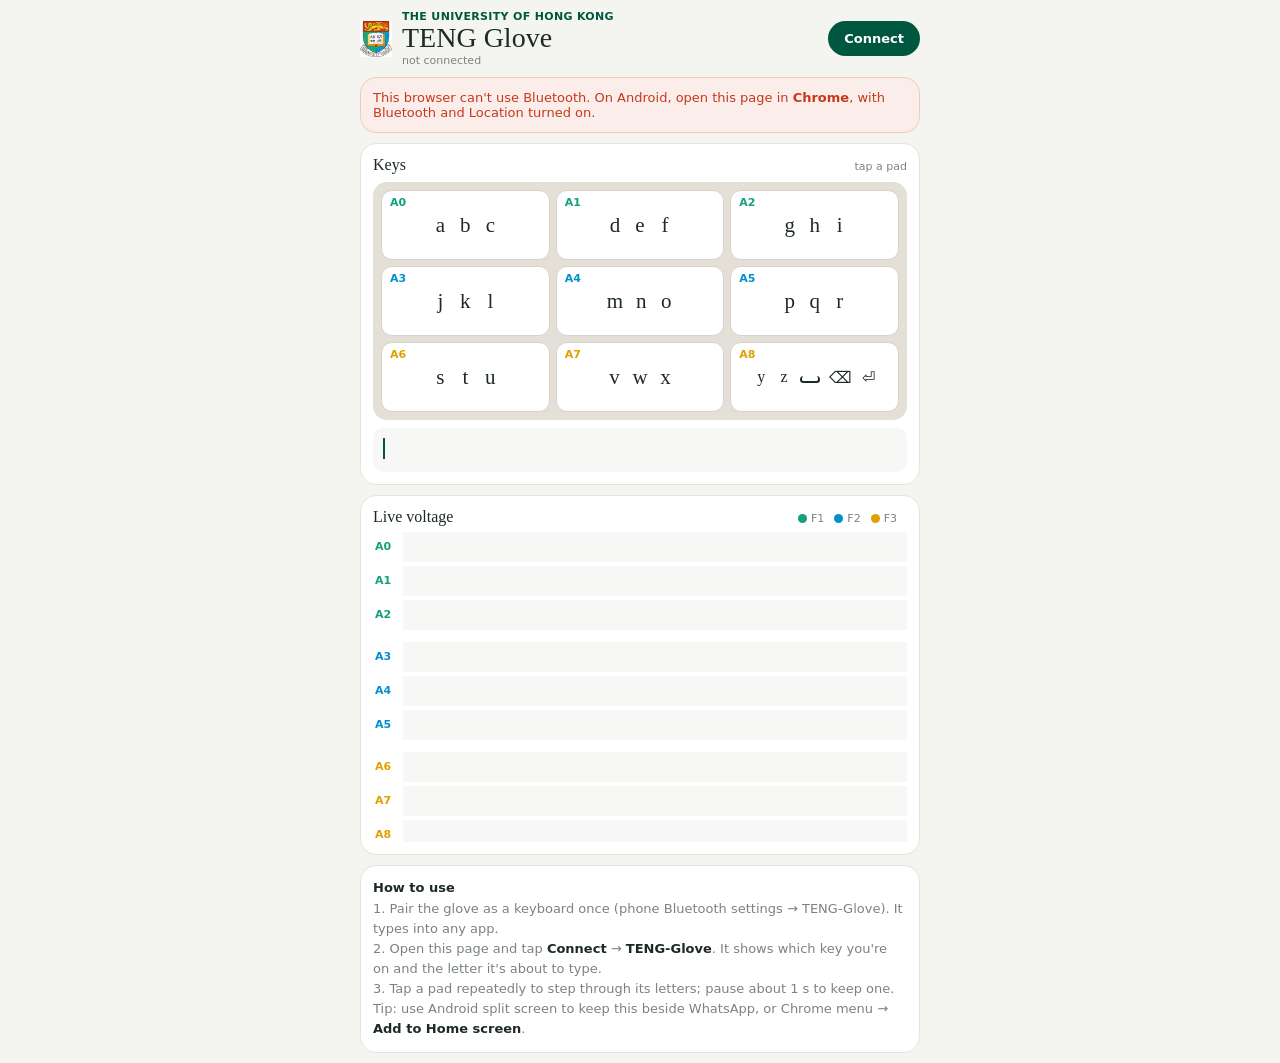
==== public/glove/index.html @ 66a0dd55 "Add TENG glove companion page at /glove" ====
﻿<!doctype html>
<html lang="en">
<head>
<meta charset="utf-8">
<meta name="viewport" content="width=device-width, initial-scale=1, viewport-fit=cover">
<meta name="theme-color" content="#00573F">
<title>TENG Glove</title>
<meta name="robots" content="noindex">
<link rel="manifest" href="manifest.webmanifest">
<link rel="icon" href="icon-192.png">
<style>
  :root {
    --bg: #F4F5F1; --card: #FFFFFF; --border: #E1E5DF; --ink: #1E2A24; --muted: #7A847E;
    --hku: #00573F; --hku-soft: #E4F0EA; --red: #C8371E; --tray: #E4E0D8; --edge: #D8D3CA;
    --orange: #E8952B; --f1: #12A07F; --f2: #0090D0; --f3: #E0A100; --lane: #F7F8F5;
  }
  * { box-sizing: border-box; -webkit-tap-highlight-color: transparent; }
  html, body { margin: 0; background: var(--bg); color: var(--ink);
    font-family: "Segoe UI", Roboto, system-ui, sans-serif; }
  body { padding: max(10px, env(safe-area-inset-top)) 10px max(10px, env(safe-area-inset-bottom)); }
  main { max-width: 560px; margin: 0 auto; display: flex; flex-direction: column; gap: 10px; }
  .card { background: var(--card); border: 1px solid var(--border); border-radius: 16px; padding: 12px; }

  header { display: flex; align-items: center; gap: 10px; }
  header img { width: 32px; height: 36px; }
  header .t { flex: 1; min-width: 0; }
  .sub { font-size: 11px; color: var(--hku); font-weight: 700; letter-spacing: .03em; }
  h1 { margin: 0; font: 400 28px/1.05 Georgia, "Times New Roman", serif; }
  #status { font-size: 11px; color: var(--muted); margin-top: 2px; }
  #connect { border: 0; border-radius: 999px; padding: 10px 16px; font: 700 13px system-ui, sans-serif;
    background: var(--hku); color: #fff; white-space: nowrap; }
  #connect.on { background: var(--hku-soft); color: var(--hku); }

  .row { display: flex; align-items: baseline; justify-content: space-between; gap: 8px; }
  .label { font: 400 16px Georgia, serif; }
  .meta { font-size: 11px; color: var(--muted); }

  /* the key map: the glove's own layout */
  .tray { background: var(--tray); border-radius: 14px; padding: 8px; margin-top: 8px; }
  .keys { display: grid; grid-template-columns: repeat(3, 1fr); gap: 6px; }
  .key { position: relative; height: 70px; border-radius: 11px; background: #fff; border: 1px solid var(--edge);
    display: flex; flex-direction: column; align-items: center; justify-content: center; gap: 2px;
    transition: background .2s, border-color .2s, transform .12s; user-select: none; }
  .key .pin { position: absolute; top: 5px; left: 8px; font: 700 11px system-ui, sans-serif; }
  .key .cnt { position: absolute; top: 5px; right: 8px; font: 700 11px system-ui, sans-serif; color: var(--orange); }
  .key .chars { display: flex; gap: 5px; align-items: center; font: 400 21px Georgia, "Times New Roman", serif; }
  .key .chars span { min-width: 20px; padding: 1px 3px; border-radius: 6px; text-align: center; }
  .key .chars span.on { background: var(--orange); color: #fff; }
  .key.a8 .chars { font-size: 16px; gap: 3px; }
  .key.lit { transform: scale(0.97); }
  .sp { display: inline-block; width: 16px; height: 7px; border: 2px solid currentColor; border-top: 0; vertical-align: -1px; }

  #typed { margin-top: 8px; min-height: 44px; padding: 8px 10px; border-radius: 10px; background: var(--lane);
    font: 700 21px/1.3 Georgia, "Times New Roman", serif; color: var(--hku); word-break: break-word; }
  #typed .live { color: var(--orange); }
  #typed .caret { display: inline-block; width: 2px; height: 1em; background: var(--hku); vertical-align: -0.12em;
    animation: blink 1s steps(1) infinite; }
  @keyframes blink { 50% { opacity: 0; } }

  #sig { width: 100%; display: block; margin-top: 6px; }
  .legend { display: flex; gap: 10px; font-size: 11px; color: var(--muted); }
  .legend i { display: inline-block; width: 9px; height: 9px; border-radius: 50%; margin-right: 4px; vertical-align: -1px; }
  .help { font-size: 13px; color: var(--muted); line-height: 1.55; }
  .help b { color: var(--ink); }
  #nobt { display: none; background: #FBEEEA; border-color: #F1C9BE; color: var(--red); font-size: 13px; }
</style>
</head>
<body>
<main>
  <header>
    <img src="hku.png" alt="">
    <div class="t">
      <div class="sub">THE UNIVERSITY OF HONG KONG</div>
      <h1>TENG Glove</h1>
      <div id="status">not connected</div>
    </div>
    <button id="connect">Connect</button>
  </header>

  <div class="card" id="nobt">This browser can't use Bluetooth. On Android, open this page in <b>Chrome</b>,
    with Bluetooth and Location turned on.</div>

  <section class="card">
    <div class="row"><span class="label">Keys</span><span class="meta" id="pend">tap a pad</span></div>
    <div class="tray"><div class="keys" id="keys"></div></div>
    <div id="typed"><span class="caret"></span></div>
  </section>

  <section class="card">
    <div class="row">
      <span class="label">Live voltage</span>
      <span class="legend"><span><i style="background:var(--f1)"></i>F1</span><span><i style="background:var(--f2)"></i>F2</span><span><i style="background:var(--f3)"></i>F3</span><span id="rate"></span></span>
    </div>
    <canvas id="sig"></canvas>
  </section>

  <section class="card help">
    <b>How to use</b><br>
    1. Pair the glove as a keyboard once (phone Bluetooth settings → TENG-Glove). It types into any app.<br>
    2. Open this page and tap <b>Connect</b> → <b>TENG-Glove</b>. It shows which key you're on and the letter it's about to type.<br>
    3. Tap a pad repeatedly to step through its letters; pause about 1 s to keep one.<br>
    Tip: use Android split screen to keep this beside WhatsApp, or Chrome menu → <b>Add to Home screen</b>.
  </section>
</main>
<script src="engine.js"></script>
<script src="app.js"></script>
</body>
</html>
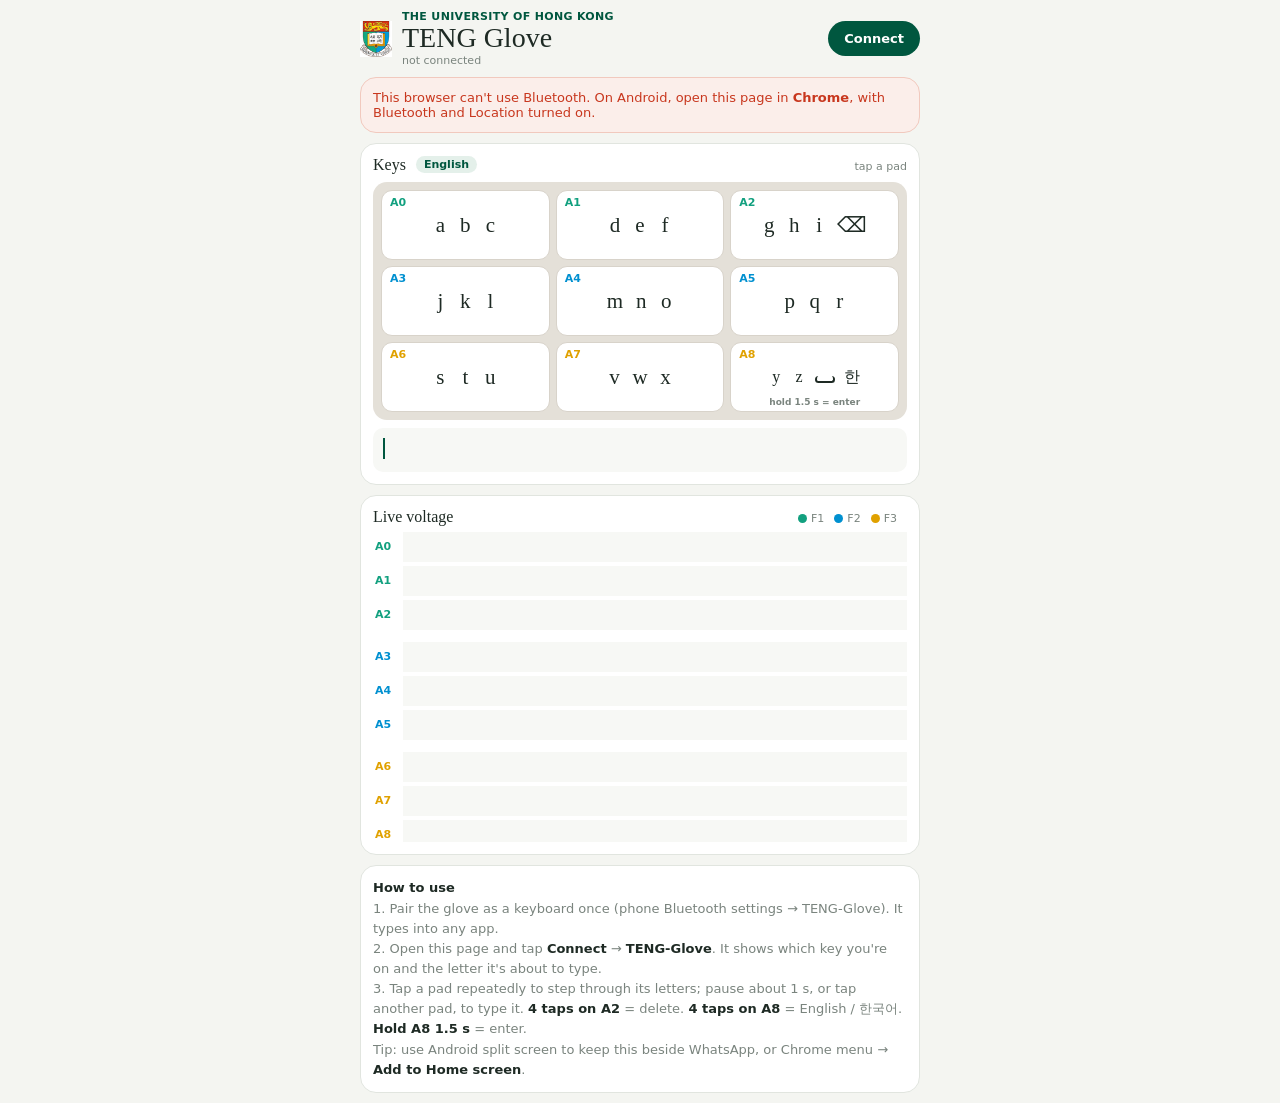
==== commit ccf5c197: "Glove page: Korean 천지인 view, delete/language/enter controls" ====
--- a/public/glove/index.html
+++ b/public/glove/index.html
@@ -47,6 +47,9 @@
   .key .chars span { min-width: 20px; padding: 1px 3px; border-radius: 6px; text-align: center; }
   .key .chars span.on { background: var(--orange); color: #fff; }
   .key.a8 .chars { font-size: 16px; gap: 3px; }
+  .key .hold { position: absolute; bottom: 4px; font: 600 9px system-ui, sans-serif; color: var(--muted); }
+  .lang { margin-left: 6px; padding: 2px 8px; border-radius: 999px; background: var(--hku-soft); color: var(--hku);
+    font: 700 11px system-ui, sans-serif; vertical-align: 2px; }
   .key.lit { transform: scale(0.97); }
   .sp { display: inline-block; width: 16px; height: 7px; border: 2px solid currentColor; border-top: 0; vertical-align: -1px; }
 
@@ -81,7 +84,7 @@
     with Bluetooth and Location turned on.</div>
 
   <section class="card">
-    <div class="row"><span class="label">Keys</span><span class="meta" id="pend">tap a pad</span></div>
+    <div class="row"><span class="label">Keys <span class="lang" id="lang">English</span></span><span class="meta" id="pend">tap a pad</span></div>
     <div class="tray"><div class="keys" id="keys"></div></div>
     <div id="typed"><span class="caret"></span></div>
   </section>
@@ -98,11 +101,13 @@
     <b>How to use</b><br>
     1. Pair the glove as a keyboard once (phone Bluetooth settings → TENG-Glove). It types into any app.<br>
     2. Open this page and tap <b>Connect</b> → <b>TENG-Glove</b>. It shows which key you're on and the letter it's about to type.<br>
-    3. Tap a pad repeatedly to step through its letters; pause about 1 s to keep one.<br>
+    3. Tap a pad repeatedly to step through its letters; pause about 1 s, or tap another pad, to type it.
+    <b>4 taps on A2</b> = delete. <b>4 taps on A8</b> = English / 한국어. <b>Hold A8 1.5 s</b> = enter.<br>
     Tip: use Android split screen to keep this beside WhatsApp, or Chrome menu → <b>Add to Home screen</b>.
   </section>
 </main>
 <script src="engine.js"></script>
+<script src="hangul.js"></script>
 <script src="app.js"></script>
 </body>
 </html>
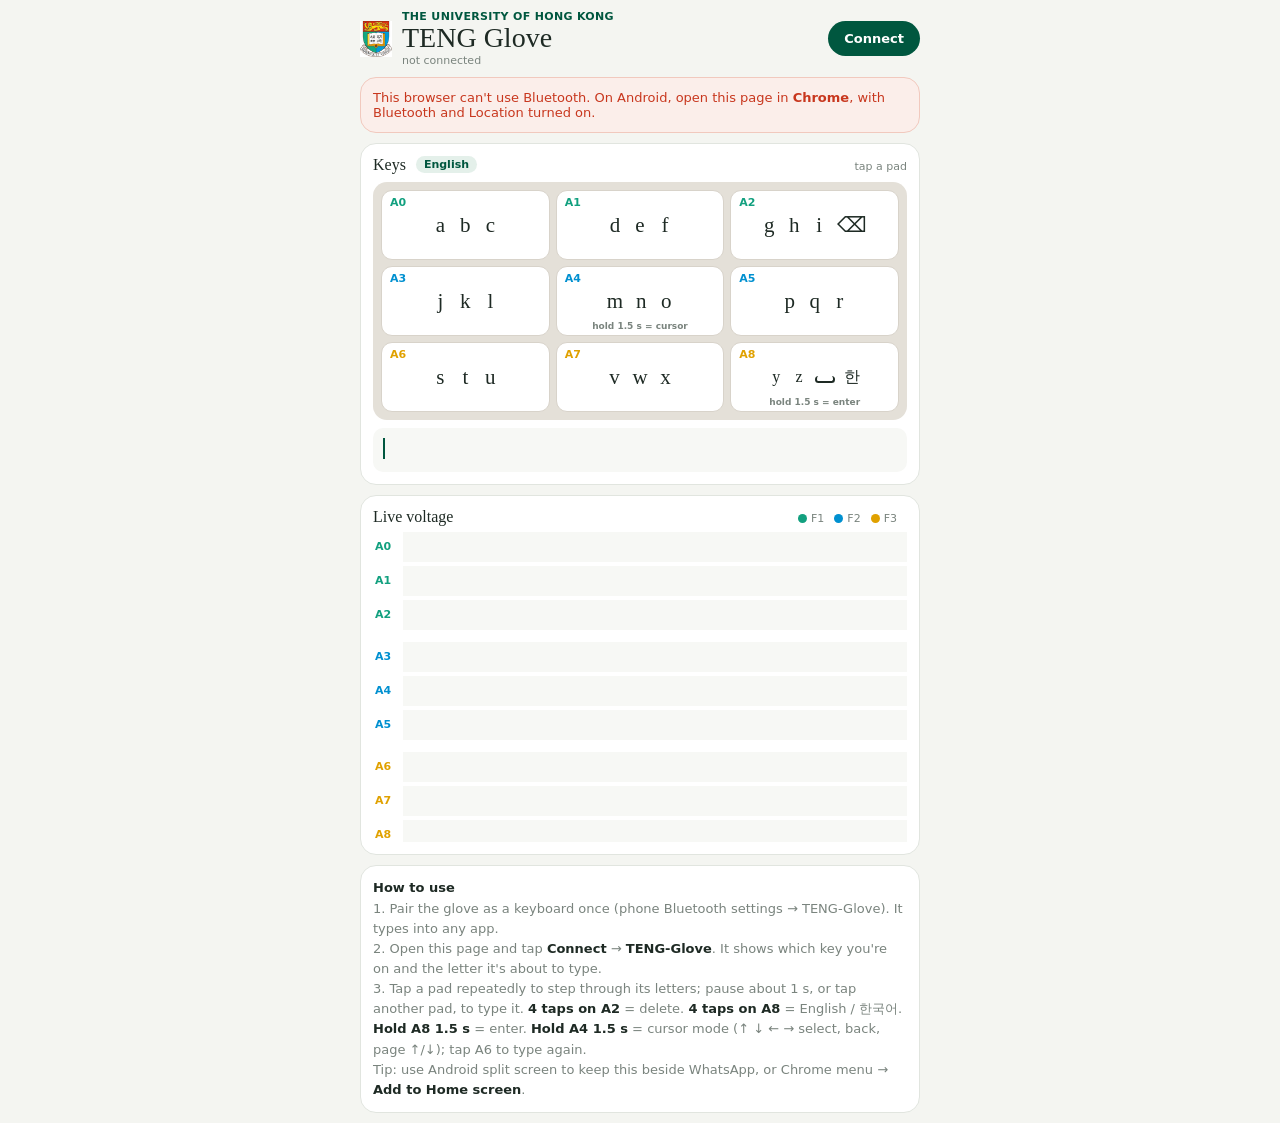
==== commit 0f2f9801: "Glove page: cursor mode view" ====
--- a/public/glove/index.html
+++ b/public/glove/index.html
@@ -47,6 +47,7 @@
   .key .chars span { min-width: 20px; padding: 1px 3px; border-radius: 6px; text-align: center; }
   .key .chars span.on { background: var(--orange); color: #fff; }
   .key.a8 .chars { font-size: 16px; gap: 3px; }
+  .key.nav .chars { font: 600 15px system-ui, sans-serif; }
   .key .hold { position: absolute; bottom: 4px; font: 600 9px system-ui, sans-serif; color: var(--muted); }
   .lang { margin-left: 6px; padding: 2px 8px; border-radius: 999px; background: var(--hku-soft); color: var(--hku);
     font: 700 11px system-ui, sans-serif; vertical-align: 2px; }
@@ -102,7 +103,8 @@
     1. Pair the glove as a keyboard once (phone Bluetooth settings → TENG-Glove). It types into any app.<br>
     2. Open this page and tap <b>Connect</b> → <b>TENG-Glove</b>. It shows which key you're on and the letter it's about to type.<br>
     3. Tap a pad repeatedly to step through its letters; pause about 1 s, or tap another pad, to type it.
-    <b>4 taps on A2</b> = delete. <b>4 taps on A8</b> = English / 한국어. <b>Hold A8 1.5 s</b> = enter.<br>
+    <b>4 taps on A2</b> = delete. <b>4 taps on A8</b> = English / 한국어. <b>Hold A8 1.5 s</b> = enter.
+    <b>Hold A4 1.5 s</b> = cursor mode (↑ ↓ ← → select, back, page ↑/↓); tap A6 to type again.<br>
     Tip: use Android split screen to keep this beside WhatsApp, or Chrome menu → <b>Add to Home screen</b>.
   </section>
 </main>
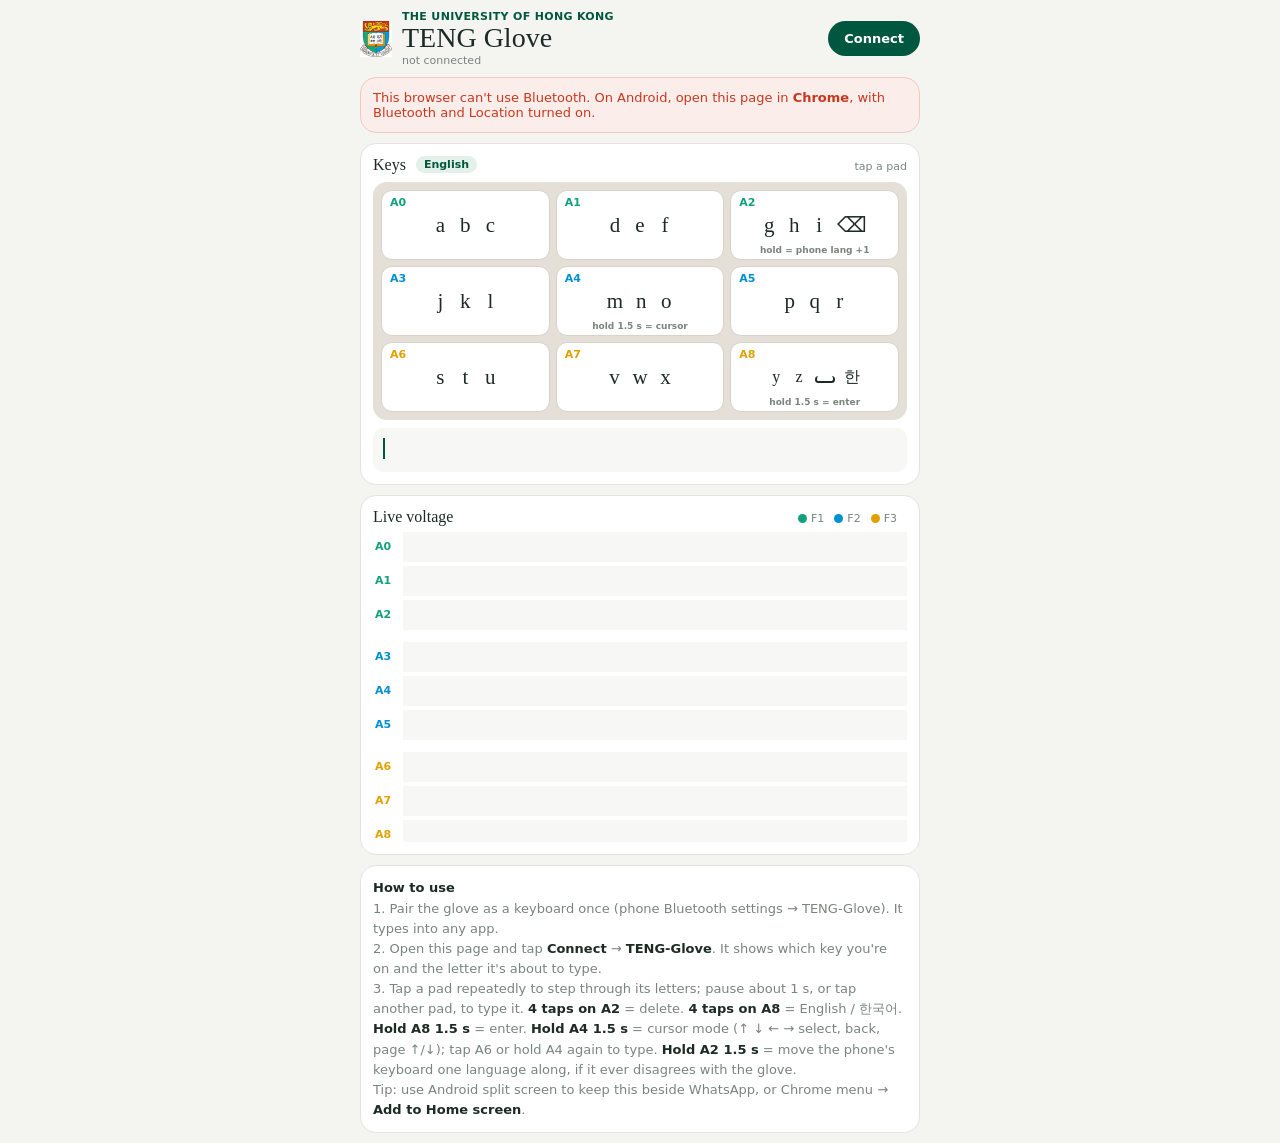
==== commit 5ed68f7f: "Glove page: hold-A2 language nudge, hold-A4 leaves cursor mode" ====
--- a/public/glove/index.html
+++ b/public/glove/index.html
@@ -104,7 +104,7 @@
     2. Open this page and tap <b>Connect</b> → <b>TENG-Glove</b>. It shows which key you're on and the letter it's about to type.<br>
     3. Tap a pad repeatedly to step through its letters; pause about 1 s, or tap another pad, to type it.
     <b>4 taps on A2</b> = delete. <b>4 taps on A8</b> = English / 한국어. <b>Hold A8 1.5 s</b> = enter.
-    <b>Hold A4 1.5 s</b> = cursor mode (↑ ↓ ← → select, back, page ↑/↓); tap A6 to type again.<br>
+    <b>Hold A4 1.5 s</b> = cursor mode (↑ ↓ ← → select, back, page ↑/↓); tap A6 or hold A4 again to type. <b>Hold A2 1.5 s</b> = move the phone's keyboard one language along, if it ever disagrees with the glove.<br>
     Tip: use Android split screen to keep this beside WhatsApp, or Chrome menu → <b>Add to Home screen</b>.
   </section>
 </main>
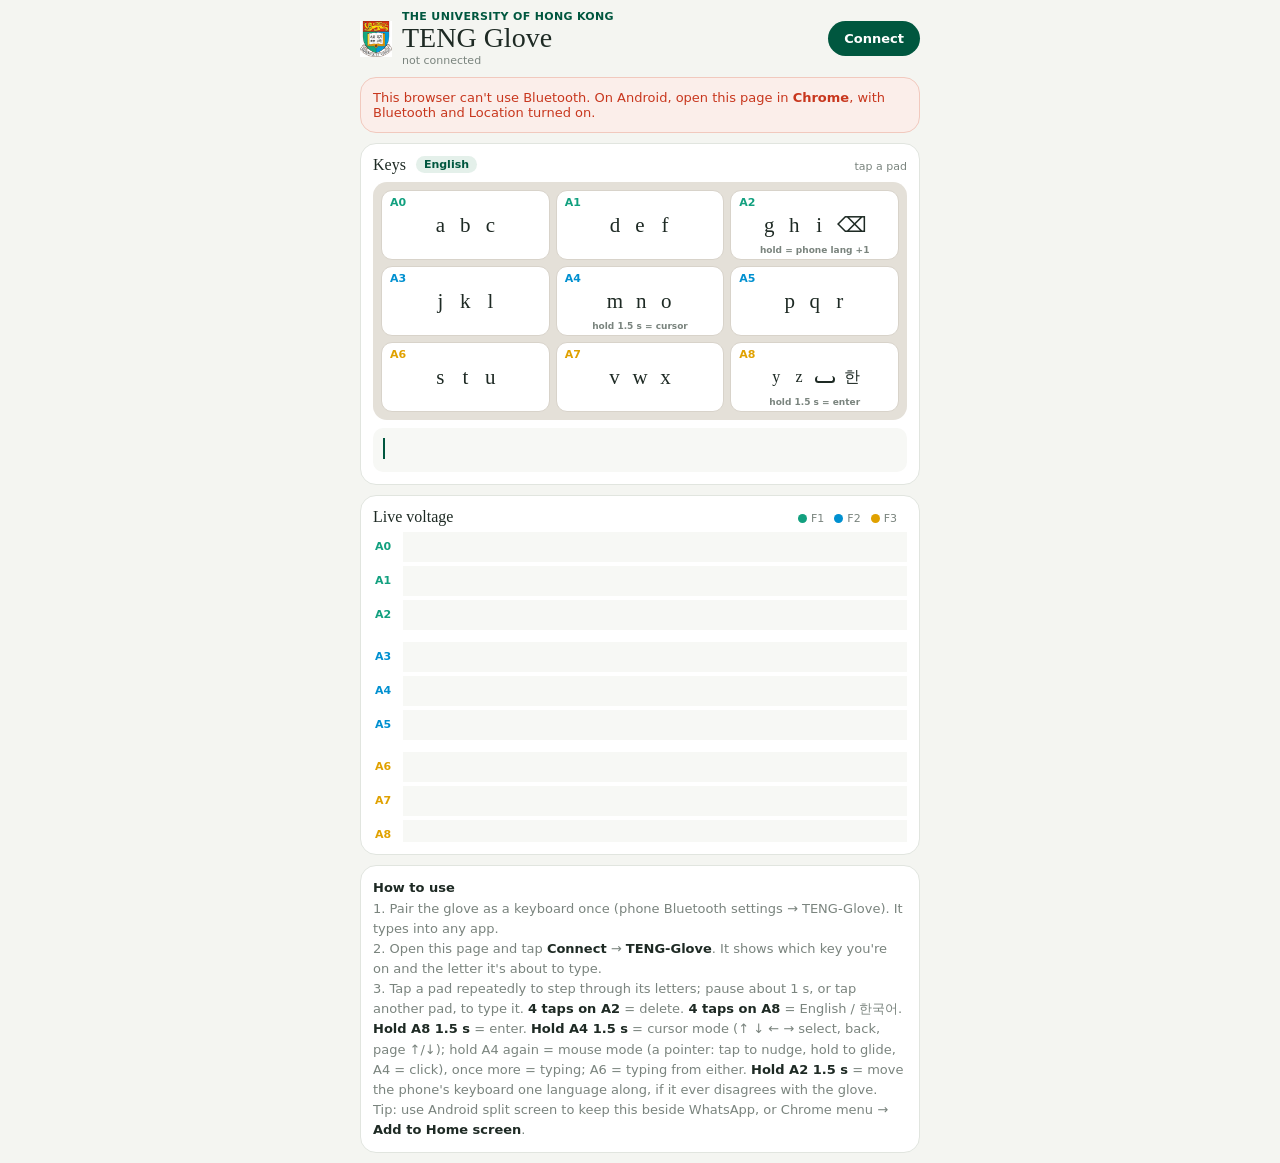
==== commit 3a3a897f: "Glove page: mouse mode" ====
--- a/public/glove/index.html
+++ b/public/glove/index.html
@@ -104,7 +104,7 @@
     2. Open this page and tap <b>Connect</b> → <b>TENG-Glove</b>. It shows which key you're on and the letter it's about to type.<br>
     3. Tap a pad repeatedly to step through its letters; pause about 1 s, or tap another pad, to type it.
     <b>4 taps on A2</b> = delete. <b>4 taps on A8</b> = English / 한국어. <b>Hold A8 1.5 s</b> = enter.
-    <b>Hold A4 1.5 s</b> = cursor mode (↑ ↓ ← → select, back, page ↑/↓); tap A6 or hold A4 again to type. <b>Hold A2 1.5 s</b> = move the phone's keyboard one language along, if it ever disagrees with the glove.<br>
+    <b>Hold A4 1.5 s</b> = cursor mode (↑ ↓ ← → select, back, page ↑/↓); hold A4 again = mouse mode (a pointer: tap to nudge, hold to glide, A4 = click), once more = typing; A6 = typing from either. <b>Hold A2 1.5 s</b> = move the phone's keyboard one language along, if it ever disagrees with the glove.<br>
     Tip: use Android split screen to keep this beside WhatsApp, or Chrome menu → <b>Add to Home screen</b>.
   </section>
 </main>
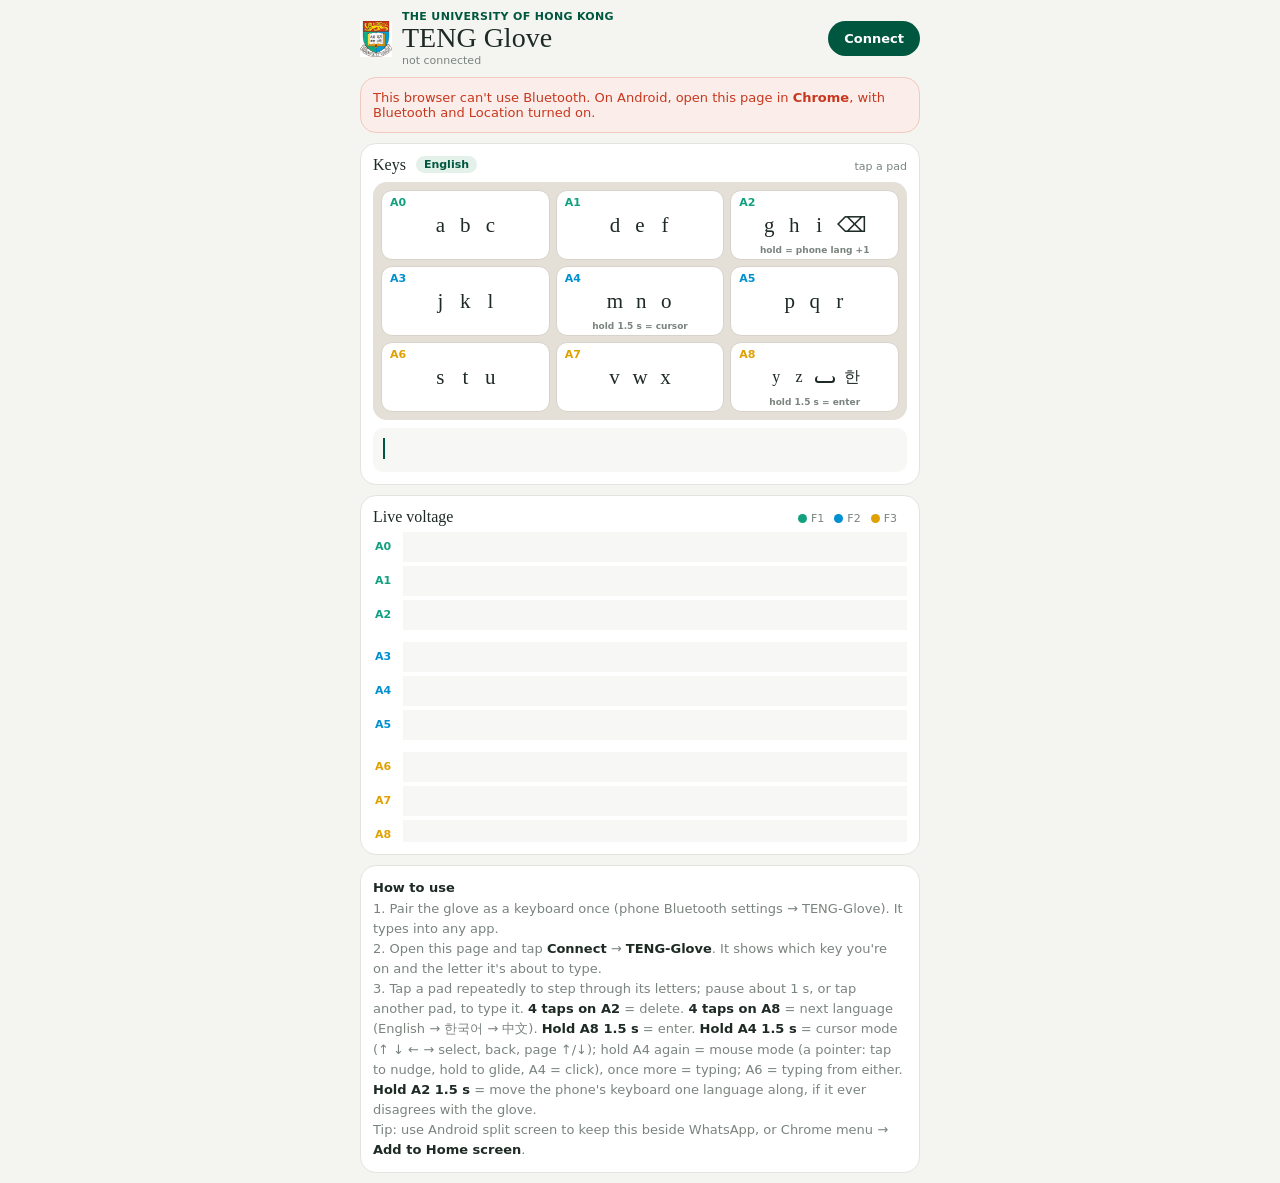
==== commit d05ba20f: "Glove page: Chinese mode" ====
--- a/public/glove/index.html
+++ b/public/glove/index.html
@@ -103,7 +103,7 @@
     1. Pair the glove as a keyboard once (phone Bluetooth settings → TENG-Glove). It types into any app.<br>
     2. Open this page and tap <b>Connect</b> → <b>TENG-Glove</b>. It shows which key you're on and the letter it's about to type.<br>
     3. Tap a pad repeatedly to step through its letters; pause about 1 s, or tap another pad, to type it.
-    <b>4 taps on A2</b> = delete. <b>4 taps on A8</b> = English / 한국어. <b>Hold A8 1.5 s</b> = enter.
+    <b>4 taps on A2</b> = delete. <b>4 taps on A8</b> = next language (English → 한국어 → 中文). <b>Hold A8 1.5 s</b> = enter.
     <b>Hold A4 1.5 s</b> = cursor mode (↑ ↓ ← → select, back, page ↑/↓); hold A4 again = mouse mode (a pointer: tap to nudge, hold to glide, A4 = click), once more = typing; A6 = typing from either. <b>Hold A2 1.5 s</b> = move the phone's keyboard one language along, if it ever disagrees with the glove.<br>
     Tip: use Android split screen to keep this beside WhatsApp, or Chrome menu → <b>Add to Home screen</b>.
   </section>
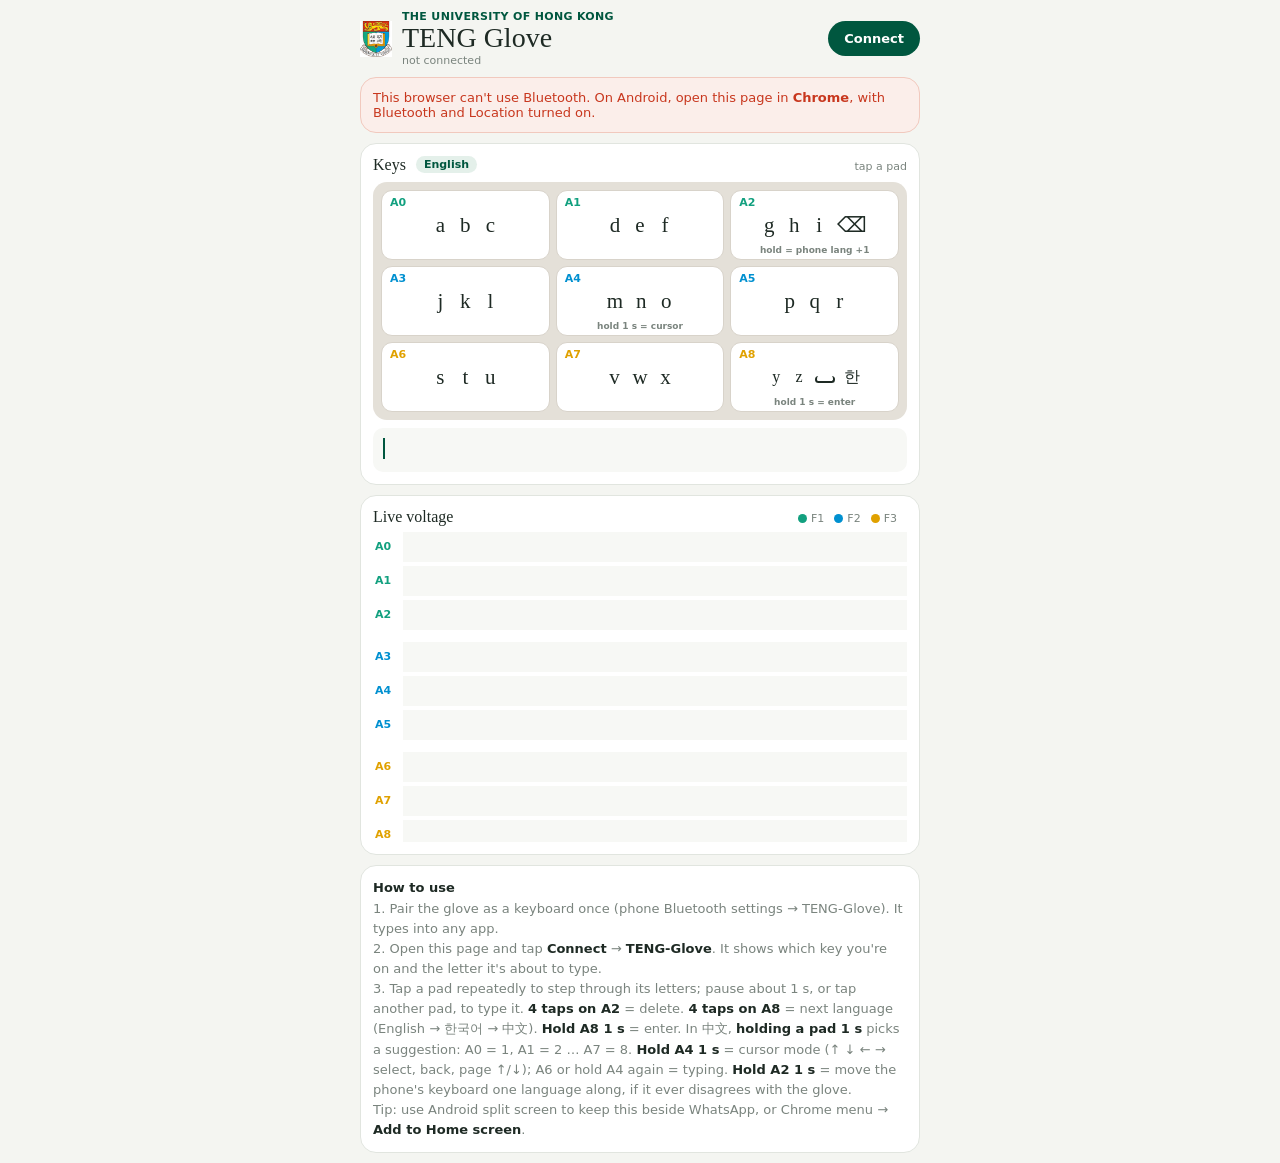
==== commit b6fdcdff: "Glove page: Chinese suggestion holds, 1 s holds, no mouse mode" ====
--- a/public/glove/index.html
+++ b/public/glove/index.html
@@ -103,8 +103,8 @@
     1. Pair the glove as a keyboard once (phone Bluetooth settings → TENG-Glove). It types into any app.<br>
     2. Open this page and tap <b>Connect</b> → <b>TENG-Glove</b>. It shows which key you're on and the letter it's about to type.<br>
     3. Tap a pad repeatedly to step through its letters; pause about 1 s, or tap another pad, to type it.
-    <b>4 taps on A2</b> = delete. <b>4 taps on A8</b> = next language (English → 한국어 → 中文). <b>Hold A8 1.5 s</b> = enter.
-    <b>Hold A4 1.5 s</b> = cursor mode (↑ ↓ ← → select, back, page ↑/↓); hold A4 again = mouse mode (a pointer: tap to nudge, hold to glide, A4 = click), once more = typing; A6 = typing from either. <b>Hold A2 1.5 s</b> = move the phone's keyboard one language along, if it ever disagrees with the glove.<br>
+    <b>4 taps on A2</b> = delete. <b>4 taps on A8</b> = next language (English → 한국어 → 中文). <b>Hold A8 1 s</b> = enter. In 中文, <b>holding a pad 1 s</b> picks a suggestion: A0 = 1, A1 = 2 … A7 = 8.
+    <b>Hold A4 1 s</b> = cursor mode (↑ ↓ ← → select, back, page ↑/↓); A6 or hold A4 again = typing. <b>Hold A2 1 s</b> = move the phone's keyboard one language along, if it ever disagrees with the glove.<br>
     Tip: use Android split screen to keep this beside WhatsApp, or Chrome menu → <b>Add to Home screen</b>.
   </section>
 </main>
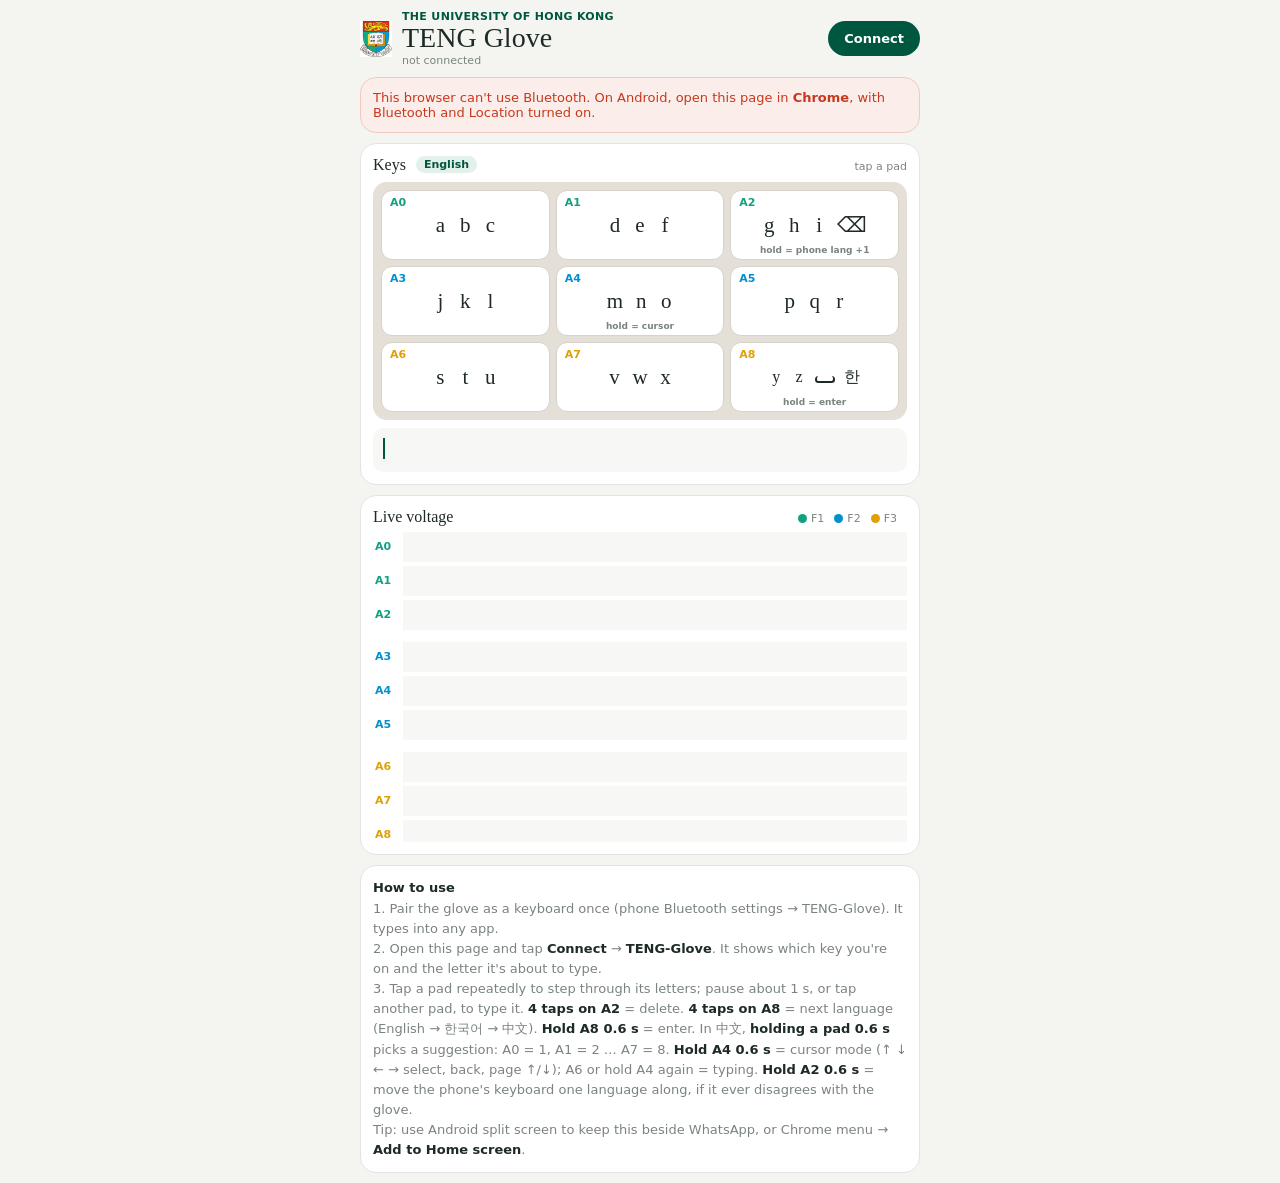
==== commit 0e9d29fd: "Glove page: 0.6 s holds" ====
--- a/public/glove/index.html
+++ b/public/glove/index.html
@@ -103,8 +103,8 @@
     1. Pair the glove as a keyboard once (phone Bluetooth settings → TENG-Glove). It types into any app.<br>
     2. Open this page and tap <b>Connect</b> → <b>TENG-Glove</b>. It shows which key you're on and the letter it's about to type.<br>
     3. Tap a pad repeatedly to step through its letters; pause about 1 s, or tap another pad, to type it.
-    <b>4 taps on A2</b> = delete. <b>4 taps on A8</b> = next language (English → 한국어 → 中文). <b>Hold A8 1 s</b> = enter. In 中文, <b>holding a pad 1 s</b> picks a suggestion: A0 = 1, A1 = 2 … A7 = 8.
-    <b>Hold A4 1 s</b> = cursor mode (↑ ↓ ← → select, back, page ↑/↓); A6 or hold A4 again = typing. <b>Hold A2 1 s</b> = move the phone's keyboard one language along, if it ever disagrees with the glove.<br>
+    <b>4 taps on A2</b> = delete. <b>4 taps on A8</b> = next language (English → 한국어 → 中文). <b>Hold A8 0.6 s</b> = enter. In 中文, <b>holding a pad 0.6 s</b> picks a suggestion: A0 = 1, A1 = 2 … A7 = 8.
+    <b>Hold A4 0.6 s</b> = cursor mode (↑ ↓ ← → select, back, page ↑/↓); A6 or hold A4 again = typing. <b>Hold A2 0.6 s</b> = move the phone's keyboard one language along, if it ever disagrees with the glove.<br>
     Tip: use Android split screen to keep this beside WhatsApp, or Chrome menu → <b>Add to Home screen</b>.
   </section>
 </main>
